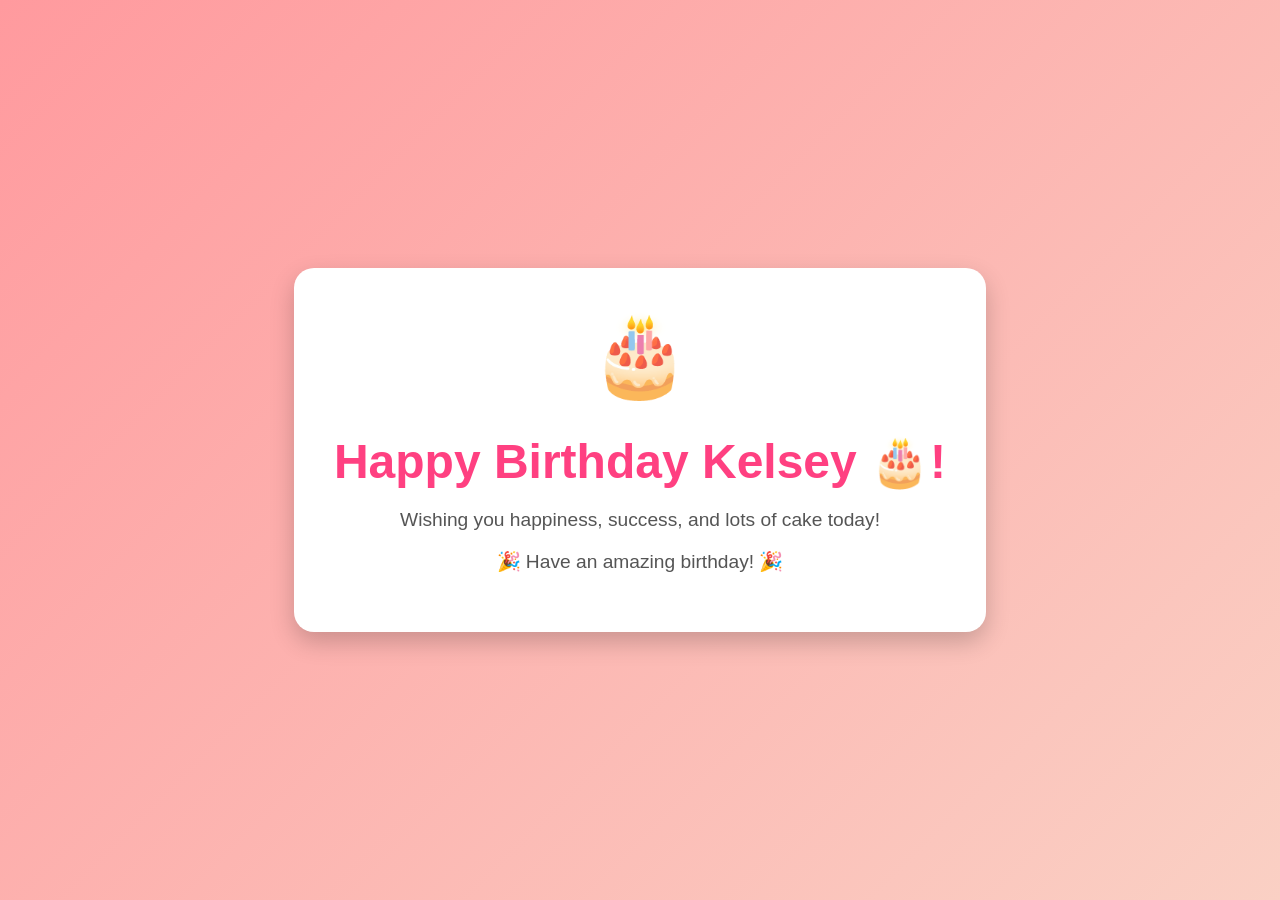
==== index.html @ 54bff124 "Add files via upload" ====
<!DOCTYPE html>
<html lang="en">
<head>
    <meta charset="UTF-8">
    <meta name="viewport" content="width=device-width, initial-scale=1.0">
    <title>Happy Birthday</title>

    <link rel="stylesheet" href="style.css">
</head>
<body>

    <div class="card">
        <div class="cake">🎂</div>
        <h1>Happy Birthday Kelsey 🎂!</h1>
        <p>Wishing you happiness, success, and lots of cake today!</p>
        <p>🎉 Have an amazing birthday! 🎉</p>
    </div>

</body>
</html>
---- style.css ----
body {
    margin: 0;
    height: 100vh;
    display: flex;
    justify-content: center;
    align-items: center;
    background: linear-gradient(135deg, #ff9a9e, #fad0c4);
    font-family: Arial, sans-serif;
}

.card {
    background: white;
    padding: 40px;
    border-radius: 20px;
    text-align: center;
    box-shadow: 0 10px 25px rgba(0,0,0,0.2);
    animation: float 3s ease-in-out infinite;
}

h1 {
    color: #ff4081;
    font-size: 3rem;
    margin-bottom: 10px;
}

p {
    color: #555;
    font-size: 1.2rem;
}

.cake {
    font-size: 80px;
    margin-bottom: 15px;
}

@keyframes float {
    0%, 100% {
        transform: translateY(0);
    }
    50% {
        transform: translateY(-10px);
    }
}
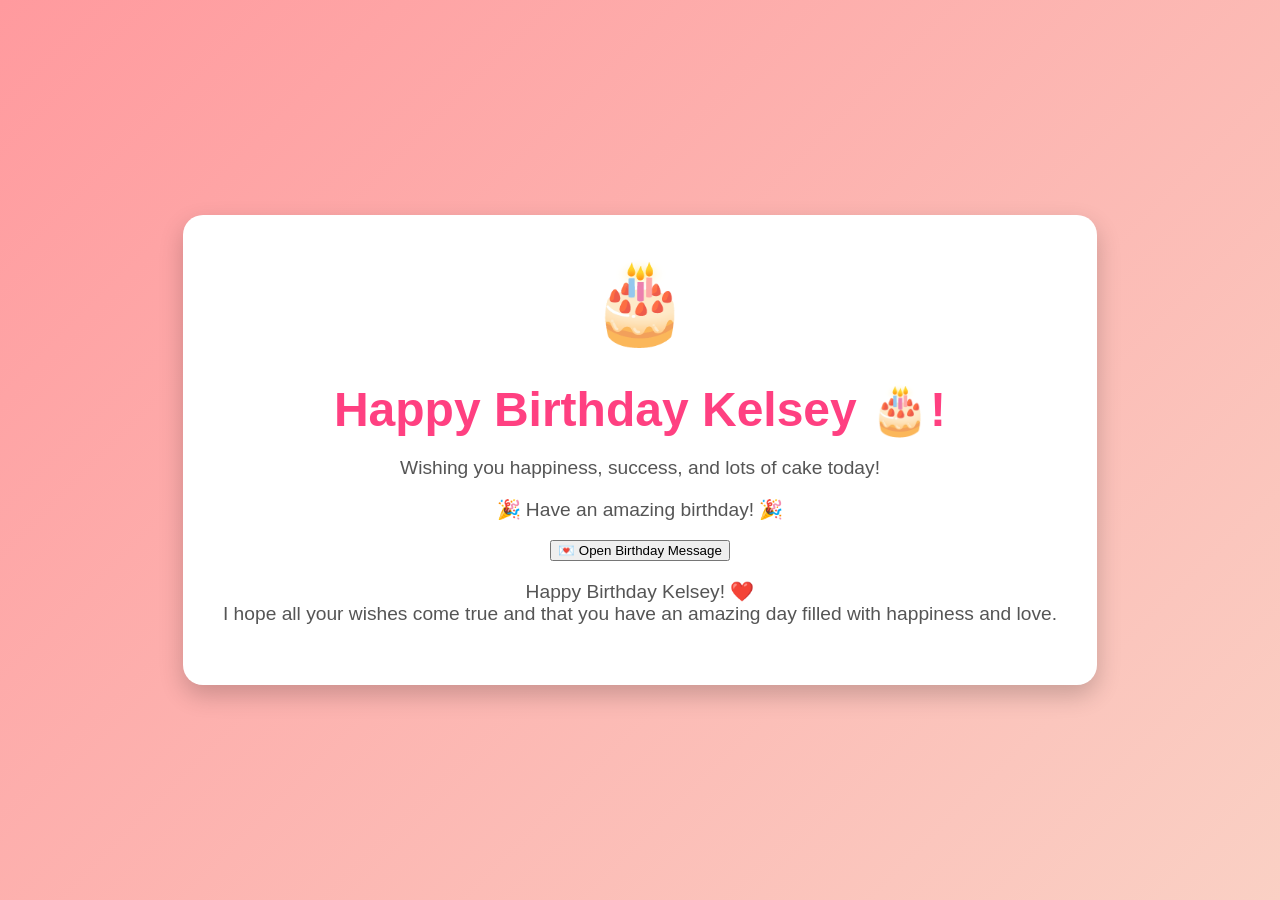
==== commit 13de5e80: "Update index.html" ====
--- a/index.html
+++ b/index.html
@@ -8,13 +8,45 @@
     <link rel="stylesheet" href="style.css">
 </head>
 <body>
+<!DOCTYPE html>
+<html lang="en">
+<head>
+    <meta charset="UTF-8">
+    <meta name="viewport" content="width=device-width, initial-scale=1.0">
+    <title>Happy Birthday</title>
 
-    <div class="card">
-        <div class="cake">🎂</div>
-        <h1>Happy Birthday Kelsey 🎂!</h1>
-        <p>Wishing you happiness, success, and lots of cake today!</p>
-        <p>🎉 Have an amazing birthday! 🎉</p>
+    <link rel="stylesheet" href="style.css">
+</head>
+<body>
+<div class="card">
+    <div class="cake">🎂</div>
+
+    <h1>Happy Birthday Kelsey 🎂!</h1>
+
+    <p>Wishing you happiness, success, and lots of cake today!</p>
+
+    <p>🎉 Have an amazing birthday! 🎉</p>
+
+    <button onclick="showMessage()">
+        💌 Open Birthday Message
+    </button>
+
+    <div id="birthdayMessage">
+        <p>
+            Happy Birthday Kelsey! ❤️<br>
+            I hope all your wishes come true and that you have
+            an amazing day filled with happiness and love.
+        </p>
     </div>
+</div>
+
+<script>
+function showMessage() {
+    document.getElementById("birthdayMessage").style.display = "block";
+}
+</script>
+</body>
+</html>
 
 </body>
-</html>+</html>
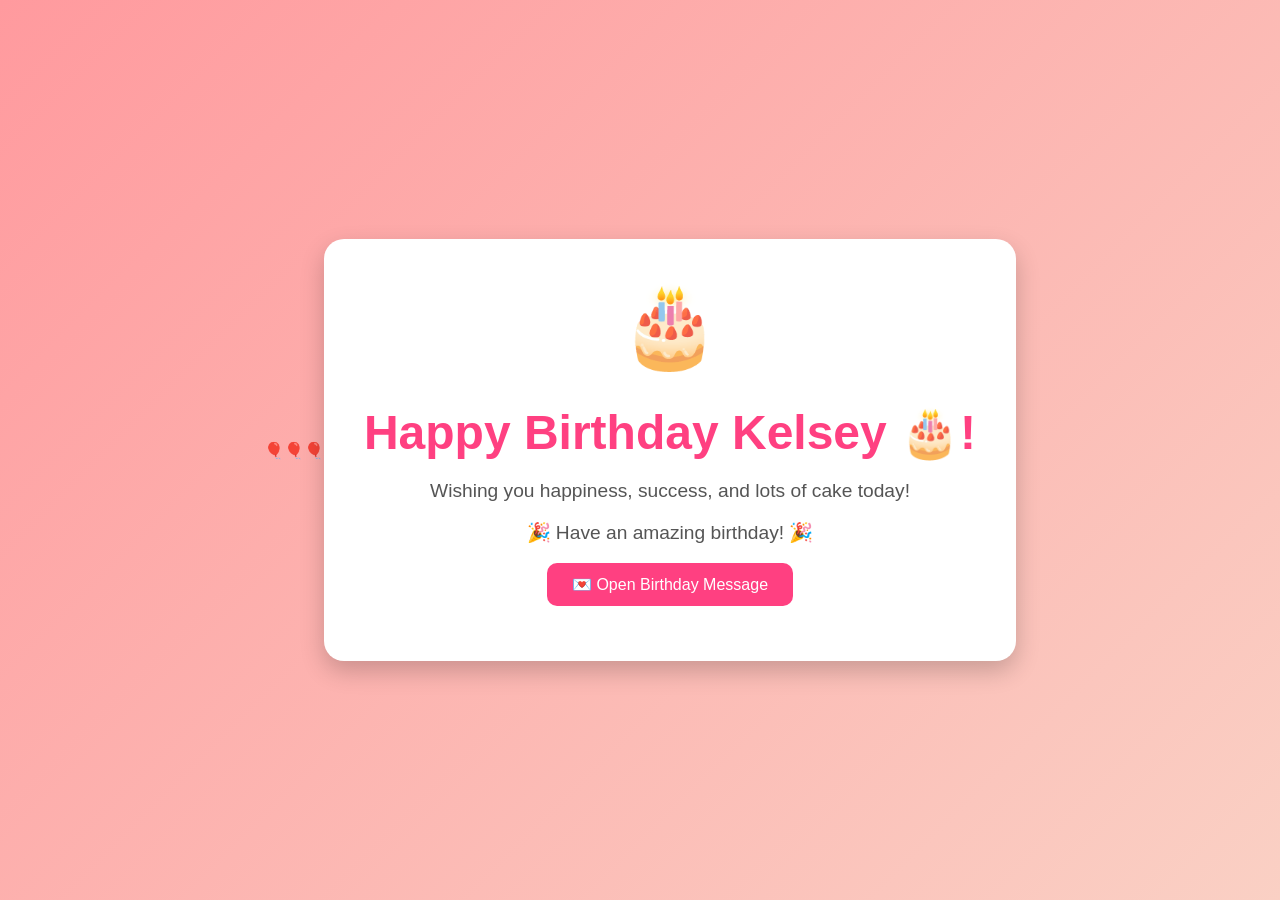
==== commit fe0c33e3: "Update index.html" ====
--- a/index.html
+++ b/index.html
@@ -8,17 +8,14 @@
     <link rel="stylesheet" href="style.css">
 </head>
 <body>
-<!DOCTYPE html>
-<html lang="en">
-<head>
-    <meta charset="UTF-8">
-    <meta name="viewport" content="width=device-width, initial-scale=1.0">
-    <title>Happy Birthday</title>
+           
+    <div class="balloon b1">🎈</div>
+ <div class="balloon b2">🎈</div>
+ <div class="balloon b3">🎈</div>
 
-    <link rel="stylesheet" href="style.css">
-</head>
-<body>
-<div class="card">
+ <div class="confetti"></div>
+ 
+ <div class="card">
     <div class="cake">🎂</div>
 
     <h1>Happy Birthday Kelsey 🎂!</h1>
@@ -47,6 +44,3 @@
 </script>
 </body>
 </html>
-
-</body>
-</html>
--- a/style.css
+++ b/style.css
@@ -40,4 +40,45 @@
     50% {
         transform: translateY(-10px);
     }
-}+}
+button {
+    background: #ff4081;
+    color: white;
+    border: none;
+    padding: 12px 25px;
+    border-radius: 10px;
+    cursor: pointer;
+    font-size: 16px;
+    margin-top: 15px;
+}
+
+button:hover {
+    transform: scale(1.05);
+}
+
+#birthdayMessage {
+    margin-top: 20px;
+    padding: 15px;
+    background: #ffe6f0;
+    border-radius: 10px;
+}
+button {
+    display: block;
+    margin: 15px auto;
+    background: #ff4081;
+    color: white;
+    border: none;
+    padding: 12px 25px;
+    border-radius: 10px;
+    cursor: pointer;
+}
+
+#birthdayMessage {
+    display: none;
+    margin: 20px auto;
+    max-width: 300px;
+    text-align: center;
+    padding: 15px;
+    background: #ffe6f0;
+    border-radius: 10px;
+}
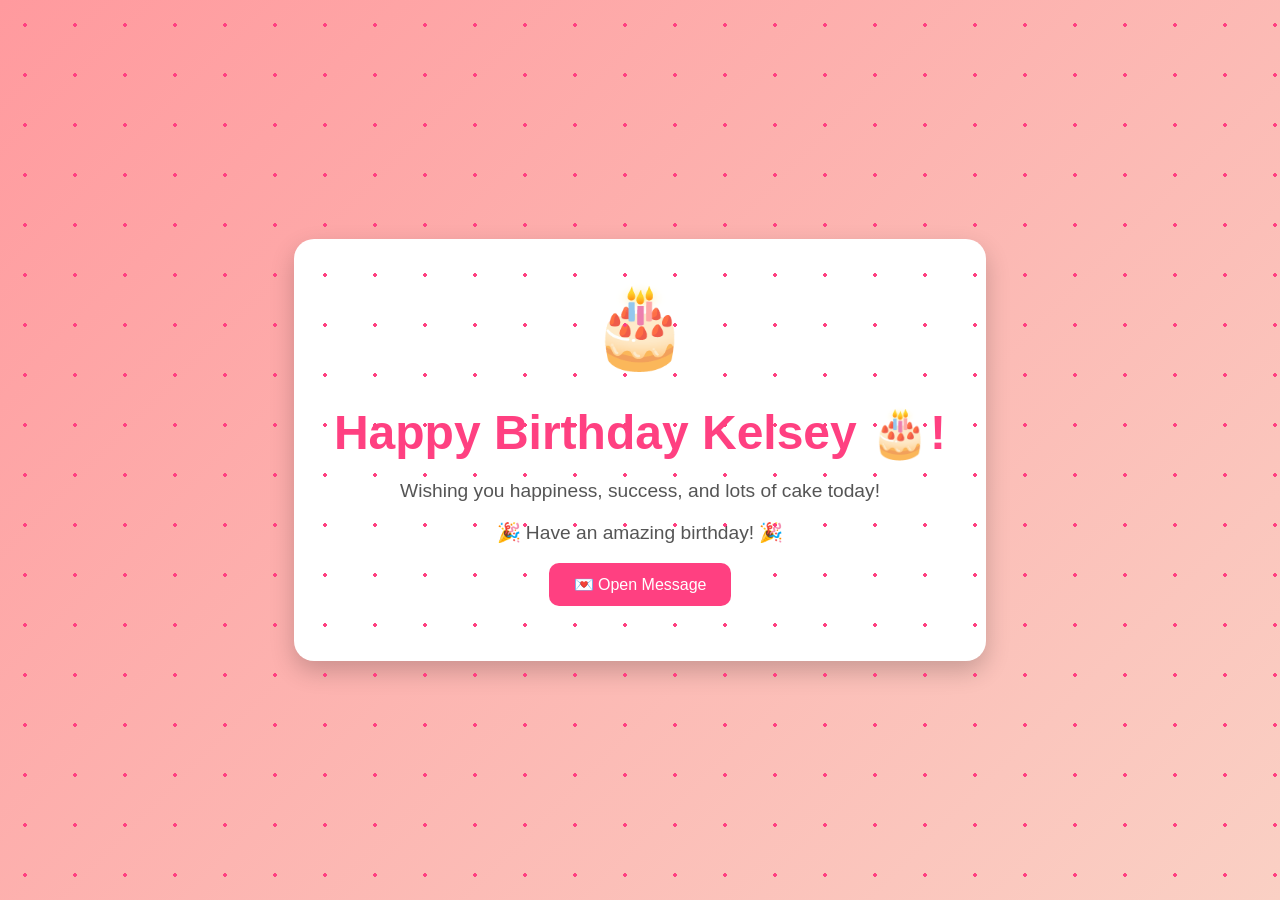
==== commit 8bb653ce: "Modify birthday message and button label Updated birthday message and button text." ====
--- a/index.html
+++ b/index.html
@@ -25,14 +25,14 @@
     <p>🎉 Have an amazing birthday! 🎉</p>
 
     <button onclick="showMessage()">
-        💌 Open Birthday Message
+        💌 Open Message
     </button>
 
     <div id="birthdayMessage">
         <p>
             Happy Birthday Kelsey! ❤️<br>
-            I hope all your wishes come true and that you have
-            an amazing day filled with happiness and love.
+           Happy birthday baby ko sana masaya ka sa birthday mo nato mahal na mahal na mahal kita wag ka na pasaway ha,
+           pasensya na di pa masyado maganda ung pag develop ko hehehe 
         </p>
     </div>
 </div>
--- a/style.css
+++ b/style.css
@@ -23,6 +23,18 @@
     margin-bottom: 10px;
 }
 
+h1 {
+    animation: glow 1.5s ease-in-out infinite alternate;
+}
+
+@keyframes glow {
+    from {
+        text-shadow: 0 0 10px #ff69b4;
+    }
+    to {
+        text-shadow: 0 0 30px #ff1493;
+    }
+}
 p {
     color: #555;
     font-size: 1.2rem;
@@ -41,6 +53,7 @@
         transform: translateY(-10px);
     }
 }
+
 button {
     background: #ff4081;
     color: white;
@@ -82,3 +95,44 @@
     background: #ffe6f0;
     border-radius: 10px;
 }
+
+.balloon {
+    position: fixed;
+    bottom: -100px;
+    font-size: 50px;
+    animation: floatUp 8s linear infinite;
+}
+
+.b1 { left: 10%; }
+.b2 { left: 50%; animation-delay: 2s; }
+.b3 { left: 80%; animation-delay: 4s; }
+
+@keyframes floatUp {
+    from { transform: translateY(0); }
+    to { transform: translateY(-120vh); }
+}
+.confetti {
+    position: fixed;
+    width: 100%;
+    height: 100%;
+    pointer-events: none;
+    background-image:
+        radial-gradient(circle, #ff4081 2px, transparent 2px),
+        radial-gradient(circle, #ffd700 2px, transparent 2px),
+        radial-gradient(circle, #00bfff 2px, transparent 2px);
+    background-size: 50px 50px;
+    animation: fall 10s linear infinite;
+}
+
+@keyframes fall {
+    from { background-position: 0 0; }
+    to { background-position: 0 1000px; }
+}
+.cake {
+    animation: bounce 1s infinite;
+}
+
+@keyframes bounce {
+    0%,100% { transform: translateY(0); }
+    50% { transform: translateY(-15px); }
+}
